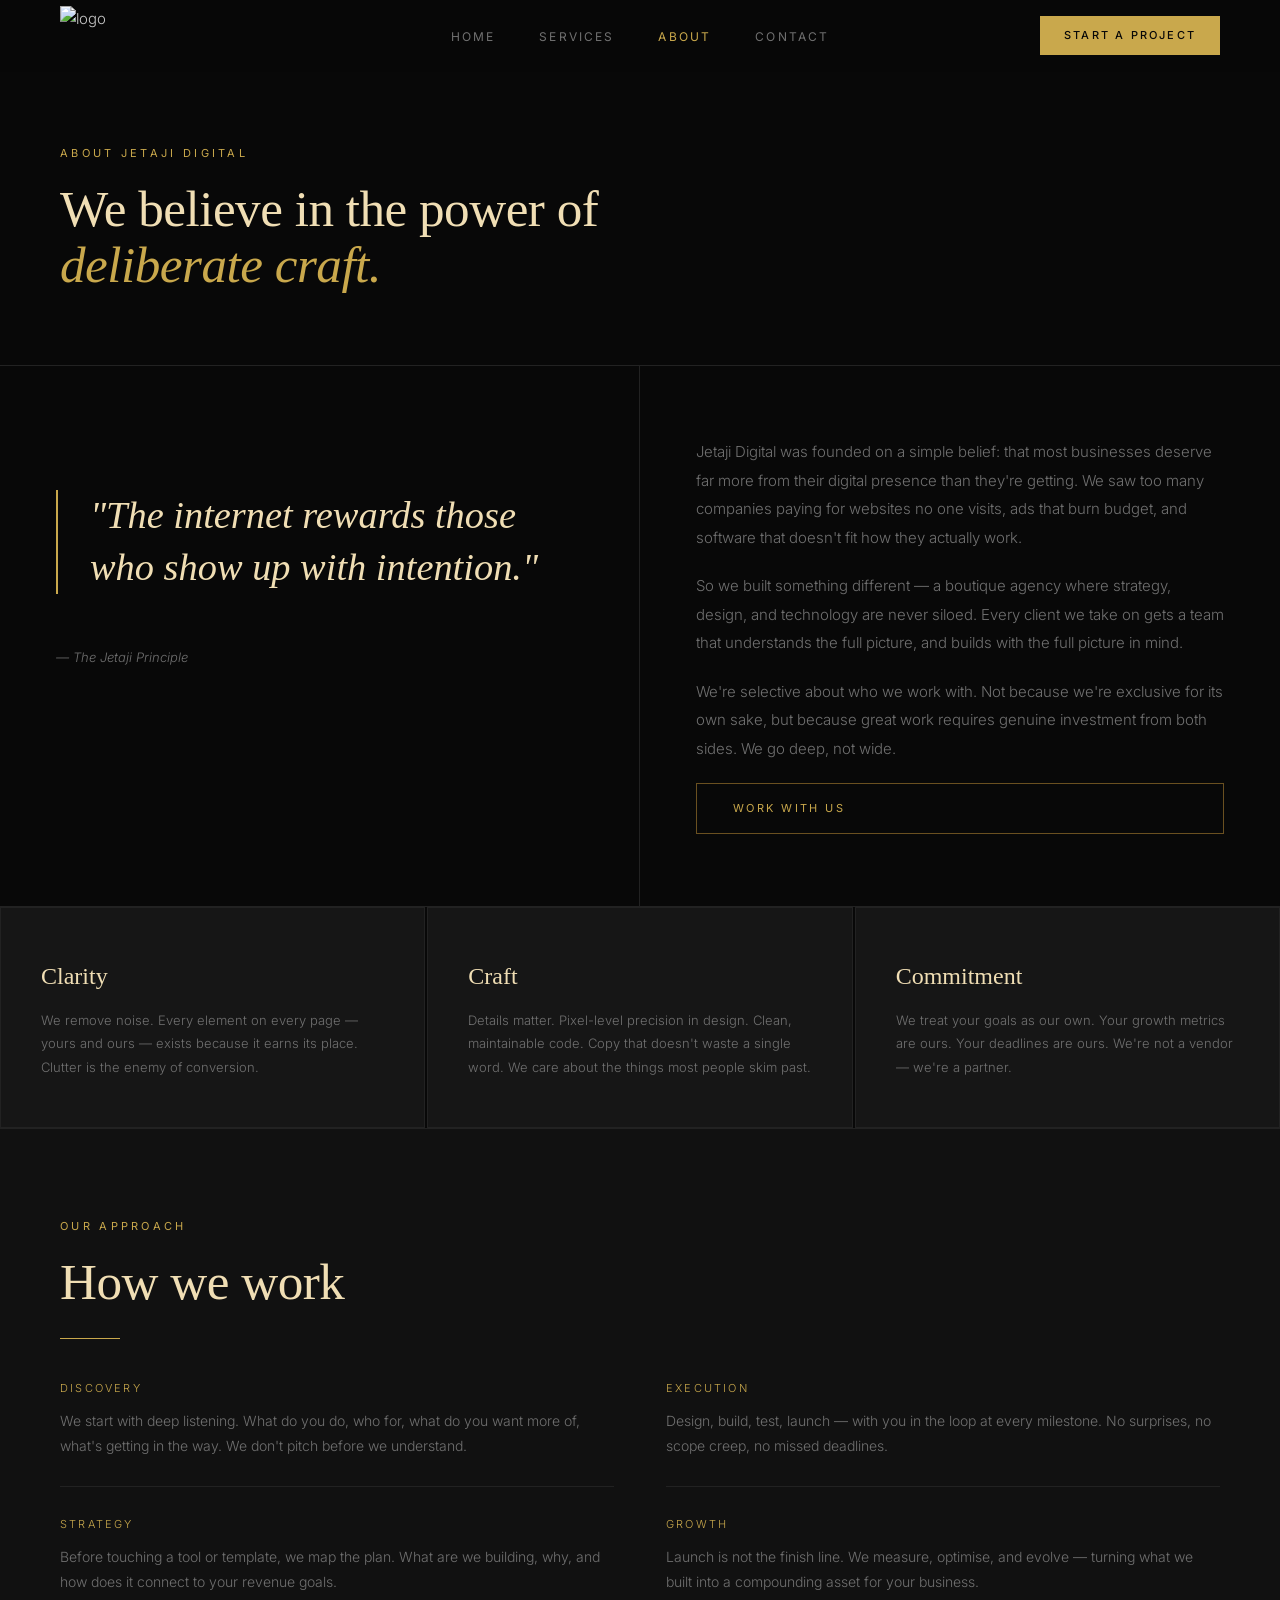
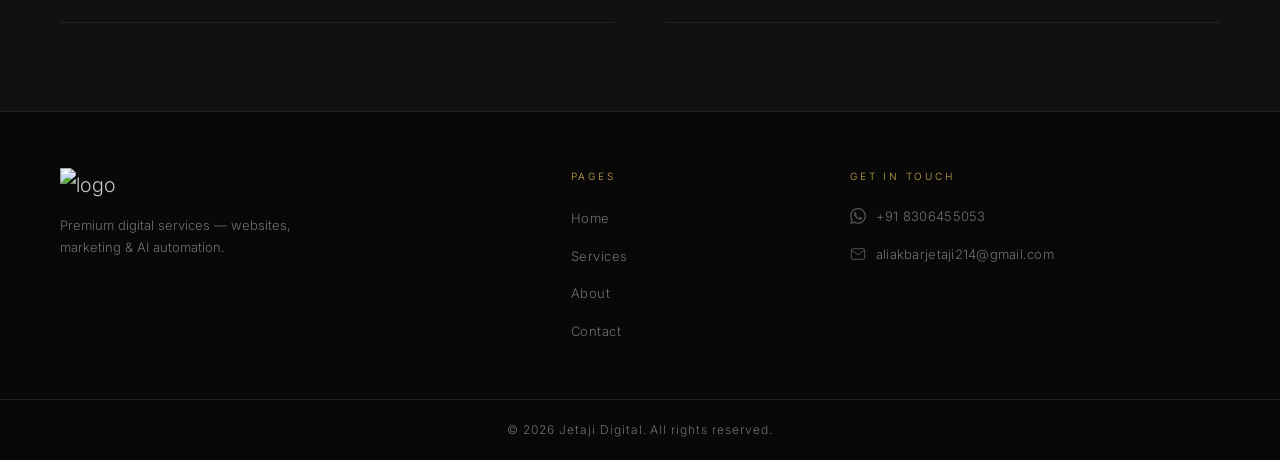
==== about.html @ 52092fe7 "Add files via upload" ====
<!DOCTYPE html>
<html lang="en">
<head>
  <meta charset="UTF-8" />
  <meta name="viewport" content="width=device-width, initial-scale=1.0"/>

  <!-- ═══ SEO META ═══ -->
  <title>About Us | Jetaji Digital — Premium Digital Agency</title>
  <meta name="description" content="Learn about Jetaji Digital — a boutique agency built on clarity, craft, and commitment. We believe deliberate, intentional digital work outperforms volume every time."/>
  <meta name="keywords" content="about Jetaji Digital, digital agency values, boutique web agency, digital agency approach"/>
  <meta name="robots" content="index, follow"/>
  <link rel="canonical" href="https://jetajidigital.com/about.html"/>

  <!-- ═══ OPEN GRAPH / SOCIAL SHARING ═══ -->
  <meta property="og:type" content="website"/>
  <meta property="og:title" content="About Us | Jetaji Digital"/>
  <meta property="og:description" content="A boutique agency built on clarity, craft, and commitment — deliberate digital work over volume."/>
  <meta property="og:url" content="https://jetajidigital.com/about.html"/>
  <meta property="og:site_name" content="Jetaji Digital"/>
  <meta name="twitter:card" content="summary"/>
  <meta name="twitter:title" content="About Us | Jetaji Digital"/>
  <meta name="twitter:description" content="A boutique agency built on clarity, craft, and commitment — deliberate digital work over volume."/>

  <link rel="preconnect" href="https://fonts.googleapis.com"/>
  <link rel="shortcut icon" href="Assets/JD-favicon.png" type="image/x-icon">
  <link rel="preconnect" href="https://fonts.gstatic.com" crossorigin/>
  <link href="https://fonts.googleapis.com/css2?family=Cormorant+Garant:ital,wght@0,300;0,400;0,500;0,600;1,300;1,400&family=Inter:wght@300;400;500&display=swap" rel="stylesheet"/>
  <link rel="stylesheet" href="style.css"/>

  <!-- ═══ STRUCTURED DATA (Schema.org) ═══ -->
  <script type="application/ld+json">
  {
    "@context": "https://schema.org",
    "@type": "AboutPage",
    "url": "https://jetajidigital.com/about.html",
    "mainEntity": {
      "@type": "ProfessionalService",
      "name": "Jetaji Digital"
    }
  }
  </script>
</head>
<body>

<nav id="main-nav">
  <img src="Assets/JD.jpeg" alt="logo" class="logo">

  <!-- Desktop & Tablet: centred nav links -->
  <ul class="nav-links" id="desktop-links">
    <li><a href="index.html" >Home</a></li>
    <li><a href="services.html" >Services</a></li>
    <li><a href="about.html" class="active">About</a></li>
    <li><a href="contact.html" >Contact</a></li>
  </ul>

  <!-- Desktop & Tablet: right CTA -->
  <a href="contact.html" class="nav-cta desktop-cta">Start a Project</a>

  <!-- Mobile only: compact CTA + hamburger (shown via CSS media query) -->
  <a href="contact.html" class="nav-cta mobile-cta">Start a Project</a>
  <button class="hamburger" id="hamburger-btn" aria-label="Toggle navigation menu" aria-expanded="false">
    <span></span>
    <span></span>
    <span></span>
  </button>
</nav>

<!-- Mobile slide-down drawer (hidden on desktop/tablet via CSS) -->
<div class="mobile-menu" id="mobile-menu" aria-hidden="true">
  <ul>
    <li><a href="index.html" >Home</a></li>
    <li><a href="services.html" >Services</a></li>
    <li><a href="about.html" class="active">About</a></li>
    <li><a href="contact.html" >Contact</a></li>
  </ul>
</div>

<!-- ═══════════════════════════════════════════
     ABOUT PAGE
════════════════════════════════════════════════ -->
<main>

  <div class="about-hero">
    <p class="section-label reveal">About Jetaji Digital</p>
    <h1 class="section-title reveal">We believe in the power of<br><em>deliberate craft.</em></h1>
  </div>

  <div class="about-split">
    <div class="about-left reveal">
      <div class="big-quote">"The internet rewards those who show up with intention."</div>
      <p class="quote-attr">— The Jetaji Principle</p>
    </div>
    <div class="about-right reveal">
      <p>Jetaji Digital was founded on a simple belief: that most businesses deserve far more from their digital presence than they're getting. We saw too many companies paying for websites no one visits, ads that burn budget, and software that doesn't fit how they actually work.</p>
      <p>So we built something different — a boutique agency where strategy, design, and technology are never siloed. Every client we take on gets a team that understands the full picture, and builds with the full picture in mind.</p>
      <p>We're selective about who we work with. Not because we're exclusive for its own sake, but because great work requires genuine investment from both sides. We go deep, not wide.</p>
      <a class="btn-ghost" href="contact.html">Work With Us</a>
    </div>
  </div>

  <section class="values-section">
    <div class="values-grid">
      <div class="value-card reveal">
        <h3>Clarity</h3>
        <p>We remove noise. Every element on every page — yours and ours — exists because it earns its place. Clutter is the enemy of conversion.</p>
      </div>
      <div class="value-card reveal">
        <h3>Craft</h3>
        <p>Details matter. Pixel-level precision in design. Clean, maintainable code. Copy that doesn't waste a single word. We care about the things most people skim past.</p>
      </div>
      <div class="value-card reveal">
        <h3>Commitment</h3>
        <p>We treat your goals as our own. Your growth metrics are ours. Your deadlines are ours. We're not a vendor — we're a partner.</p>
      </div>
    </div>
  </section>

  <section class="approach-section">
    <p class="section-label reveal">Our Approach</p>
    <h2 class="section-title reveal">How we work</h2>
    <div class="divider reveal"></div>
    <div class="approach-grid reveal">
      <div>
        <div class="approach-item">
          <p class="approach-label">Discovery</p>
          <p class="approach-text">We start with deep listening. What do you do, who for, what do you want more of, what's getting in the way. We don't pitch before we understand.</p>
        </div>
        <div class="approach-item">
          <p class="approach-label">Strategy</p>
          <p class="approach-text">Before touching a tool or template, we map the plan. What are we building, why, and how does it connect to your revenue goals.</p>
        </div>
      </div>
      <div>
        <div class="approach-item">
          <p class="approach-label">Execution</p>
          <p class="approach-text">Design, build, test, launch — with you in the loop at every milestone. No surprises, no scope creep, no missed deadlines.</p>
        </div>
        <div class="approach-item">
          <p class="approach-label">Growth</p>
          <p class="approach-text">Launch is not the finish line. We measure, optimise, and evolve — turning what we built into a compounding asset for your business.</p>
        </div>
      </div>
    </div>
  </section>

</main>

  <footer>
    <div class="footer-top">
      <div class="footer-brand">
        <img src="Assets/JD.jpeg" alt="logo" class="logo">
        <p class="footer-tagline">Premium digital services — websites, marketing & AI automation.</p>
      </div>
      <div class="footer-nav">
        <p class="footer-col-label">Pages</p>
        <ul class="footer-links">
          <li><a href="index.html">Home</a></li>
          <li><a href="services.html">Services</a></li>
          <li><a href="about.html">About</a></li>
          <li><a href="contact.html">Contact</a></li>
        </ul>
      </div>
      <div class="footer-contact">
        <p class="footer-col-label">Get in Touch</p>
        <ul class="footer-contact-list">
          <li>
            <a href="https://wa.me/918306455053" target="_blank" rel="noopener noreferrer" class="footer-contact-link">
              <svg width="16" height="16" viewBox="0 0 24 24" fill="currentColor"><path d="M17.472 14.382c-.297-.149-1.758-.867-2.03-.967-.273-.099-.471-.148-.67.15-.197.297-.767.966-.94 1.164-.173.199-.347.223-.644.075-.297-.15-1.255-.463-2.39-1.475-.883-.788-1.48-1.761-1.653-2.059-.173-.297-.018-.458.13-.606.134-.133.298-.347.446-.52.149-.174.198-.298.298-.497.099-.198.05-.371-.025-.52-.075-.149-.669-1.612-.916-2.207-.242-.579-.487-.5-.669-.51-.173-.008-.371-.01-.57-.01-.198 0-.52.074-.792.372-.272.297-1.04 1.016-1.04 2.479 0 1.462 1.065 2.875 1.213 3.074.149.198 2.096 3.2 5.077 4.487.709.306 1.262.489 1.694.625.712.227 1.36.195 1.871.118.571-.085 1.758-.719 2.006-1.413.248-.694.248-1.289.173-1.413-.074-.124-.272-.198-.57-.347m-5.421 7.403h-.004a9.87 9.87 0 01-5.031-1.378l-.361-.214-3.741.982.998-3.648-.235-.374a9.86 9.86 0 01-1.51-5.26c.001-5.45 4.436-9.884 9.888-9.884 2.64 0 5.122 1.03 6.988 2.898a9.825 9.825 0 012.893 6.994c-.003 5.45-4.437 9.884-9.885 9.884m8.413-18.297A11.815 11.815 0 0012.05 0C5.495 0 .16 5.335.157 11.892c0 2.096.547 4.142 1.588 5.945L.057 24l6.305-1.654a11.882 11.882 0 005.683 1.448h.005c6.554 0 11.89-5.335 11.893-11.893a11.821 11.821 0 00-3.48-8.413z"/></svg>
              +91 8306455053
            </a>
          </li>
          <li>
            <a href="mailto:aliakbarjetaji214@gmail.com" class="footer-contact-link">
              <svg width="16" height="16" viewBox="0 0 24 24" fill="none" stroke="currentColor" stroke-width="1.5"><path d="M4 4h16c1.1 0 2 .9 2 2v12c0 1.1-.9 2-2 2H4c-1.1 0-2-.9-2-2V6c0-1.1.9-2 2-2z"/><polyline points="22,6 12,13 2,6"/></svg>
              aliakbarjetaji214@gmail.com
            </a>
          </li>
        </ul>
      </div>
    </div>
    <div class="footer-bottom">
      <p class="footer-copy">© 2026 Jetaji Digital. All rights reserved.</p>
    </div>
  </footer>

<script src="script.js"></script>
</body>
</html>
---- style.css ----
/* ═══════════════════════════════════════════════════════
   JETAJI DIGITAL — style.css
   Breakpoints:
     Desktop  : > 1024px  — full nav: logo | centred links | CTA
     Tablet   : 769–1024px — full nav (same, slightly tighter)
     Mobile   : ≤ 768px   — hamburger nav: logo | compact CTA | ☰
     Small    : ≤ 480px   — single-column, stacked buttons
     Tiny     : ≤ 360px   — micro adjustments
═══════════════════════════════════════════════════════ */

/* ─── RESET ─── */
*, *::before, *::after { box-sizing: border-box; margin: 0; padding: 0; }

/* ─── DESIGN TOKENS ─── */
:root {
  --black:      #080808;
  --charcoal:   #111111;
  --card:       #161616;
  --border:     #222222;
  --gold:       #C9A84C;
  --gold-light: #E2C77A;
  --gold-dark:  #8A6B28;
  --gold-muted: #6A5020;
  --cream:      #F0DEB4;
  --text:       #C8C8C8;
  --text-dim:   #707070;
  --nav-h:      72px;
}

html { scroll-behavior: smooth; }

body {
  background: var(--black);
  color: var(--text);
  font-family: 'Inter', sans-serif;
  font-weight: 300;
  font-size: 15px;
  line-height: 1.7;
  overflow-x: hidden;
}

/* ═══════════════════════════════════════════════════════
   NAVIGATION
═══════════════════════════════════════════════════════ */
nav {
  position: fixed;
  top: 0; left: 0; right: 0;
  z-index: 200;
  height: var(--nav-h);
  display: flex;
  align-items: center;
  justify-content: space-between;
  padding: 0 60px;
  background: rgba(8, 8, 8, 0.96);
  backdrop-filter: blur(16px);
  -webkit-backdrop-filter: blur(16px);
  border-bottom: 1px solid transparent;
  transition: border-color 0.4s;
}
nav.scrolled { border-bottom-color: var(--border); }

/* Logo */
.logo{
  height: 60px;
}

/* ── Desktop & Tablet: centred nav links ── */
.nav-links {
  display: flex;               /* shown on desktop + tablet */
  gap: 44px;
  list-style: none;
  position: absolute;
  left: 50%;
  transform: translateX(-50%);
}
.nav-links a {
  font-size: 12px;
  font-weight: 400;
  letter-spacing: 0.18em;
  text-transform: uppercase;
  color: var(--text-dim);
  text-decoration: none;
  transition: color 0.3s;
  cursor: pointer;
  white-space: nowrap;
}
.nav-links a:hover,
.nav-links a.active { color: var(--gold); }

/* ── Desktop & Tablet: right CTA ── */
.desktop-cta {
  display: inline-block;       /* shown on desktop + tablet */
  font-size: 11px;
  font-weight: 500;
  letter-spacing: 0.2em;
  text-transform: uppercase;
  color: var(--black);
  background: var(--gold);
  padding: 10px 24px;
  text-decoration: none;
  transition: background 0.3s;
  cursor: pointer;
  flex-shrink: 0;
  white-space: nowrap;
}
.desktop-cta:hover { background: var(--gold-light); }

/* ── Mobile-only CTA (compact, sits left of hamburger) ── */
.mobile-cta {
  display: none;               /* hidden on desktop & tablet; shown in ≤768px query */
  font-size: 10px;
  font-weight: 500;
  letter-spacing: 0.15em;
  text-transform: uppercase;
  color: var(--black);
  background: var(--gold);
  padding: 8px 14px;
  text-decoration: none;
  transition: background 0.3s;
  cursor: pointer;
  flex-shrink: 0;
  white-space: nowrap;
}
.mobile-cta:hover { background: var(--gold-light); }

/* ── Hamburger — ONLY on mobile (≤768px) ── */
.hamburger {
  display: none;               /* hidden on desktop & tablet; shown in ≤768px query */
  flex-direction: column;
  justify-content: center;
  align-items: center;
  gap: 5px;
  width: 40px;
  height: 40px;
  background: none;
  border: none;
  cursor: pointer;
  z-index: 201;
  flex-shrink: 0;
  padding: 4px;
}
.hamburger span {
  display: block;
  width: 24px;
  height: 1.5px;
  background: var(--gold);
  transition: transform 0.35s, opacity 0.35s, width 0.35s;
  transform-origin: center;
}
/* Animated ✕ */
.hamburger.open span:nth-child(1) { transform: translateY(6.5px) rotate(45deg); }
.hamburger.open span:nth-child(2) { opacity: 0; width: 0; }
.hamburger.open span:nth-child(3) { transform: translateY(-6.5px) rotate(-45deg); }

/* ── Mobile slide-down drawer ── */
.mobile-menu {
  display: none;               /* hidden on desktop & tablet; shown in ≤768px query */
  position: fixed;
  top: var(--nav-h);
  left: 0; right: 0;
  background: rgba(8, 8, 8, 0.98);
  backdrop-filter: blur(16px);
  -webkit-backdrop-filter: blur(16px);
  border-bottom: 1px solid var(--border);
  z-index: 199;
  max-height: 0;
  overflow: hidden;
  transition: max-height 0.4s cubic-bezier(0.4, 0, 0.2, 1);
}
.mobile-menu.open { max-height: 400px; }

.mobile-menu ul { list-style: none; display: flex; flex-direction: column; }
.mobile-menu ul li a {
  display: block;
  padding: 18px 28px;
  font-size: 13px;
  font-weight: 400;
  letter-spacing: 0.22em;
  text-transform: uppercase;
  color: var(--text-dim);
  text-decoration: none;
  border-bottom: 1px solid var(--border);
  transition: color 0.2s, background 0.2s;
  cursor: pointer;
}
.mobile-menu ul li:last-child a { border-bottom: none; }
.mobile-menu ul li a:hover,
.mobile-menu ul li a.active { color: var(--gold); background: rgba(201, 168, 76, 0.05); }

/* ═══════════════════════════════════════════════════════
   PAGES
═══════════════════════════════════════════════════════ */
main { display: block; padding-top: var(--nav-h); min-height: 100vh; }

/* ═══════════════════════════════════════════════════════
   HERO
═══════════════════════════════════════════════════════ */
.hero {
  min-height: calc(100vh - var(--nav-h));
  display: flex;
  flex-direction: column;
  justify-content: center;
  padding: 72px 60px 60px;
  position: relative;
  overflow: hidden;
}

.hero-eyebrow {
  font-size: 11px;
  font-weight: 400;
  letter-spacing: 0.3em;
  text-transform: uppercase;
  color: var(--gold);
  margin-bottom: 28px;
  opacity: 0;
  animation: fadeUp 0.8s 0.2s forwards;
}

.hero-title {
  font-family: 'Cormorant Garant', serif;
  font-size: clamp(48px, 7vw, 110px);
  font-weight: 300;
  line-height: 1.0;
  color: var(--cream);
  letter-spacing: -0.02em;
  max-width: 820px;
  opacity: 0;
  animation: fadeUp 0.9s 0.4s forwards;
}
.hero-title em { font-style: italic; color: var(--gold); }

.signature-line {
  width: 0;
  height: 1px;
  background: linear-gradient(90deg, var(--gold), var(--gold-dark));
  margin: 44px 0;
  animation: drawLine 1.2s 0.9s forwards;
}
@keyframes drawLine { to { width: min(480px, 72vw); } }

.hero-body {
  max-width: 520px;
  font-size: 16px;
  font-weight: 300;
  line-height: 1.8;
  color: var(--text-dim);
  opacity: 0;
  animation: fadeUp 0.8s 1.2s forwards;
}

.hero-actions {
  display: flex;
  gap: 16px;
  align-items: center;
  flex-wrap: wrap;
  margin-top: 44px;
  opacity: 0;
  animation: fadeUp 0.8s 1.4s forwards;
}



.hero-bg-text {
  position: absolute;
  right: -10px;
  top: 50%;
  transform: translateY(-50%);
  font-family: 'Cormorant Garant', serif;
  font-size: clamp(100px, 18vw, 260px);
  font-weight: 600;
  color: rgba(201, 168, 76, 0.04);
  letter-spacing: -0.04em;
  pointer-events: none;
  user-select: none;
  white-space: nowrap;
}

/* ═══════════════════════════════════════════════════════
   BUTTONS
═══════════════════════════════════════════════════════ */
.btn-primary {
  display: inline-flex;
  align-items: center;
  gap: 10px;
  font-size: 11px;
  font-weight: 500;
  letter-spacing: 0.22em;
  text-transform: uppercase;
  color: var(--black);
  background: var(--gold);
  padding: 15px 36px;
  border: none;
  cursor: pointer;
  transition: background 0.3s;
  text-decoration: none;
  white-space: nowrap;
}
.btn-primary:hover { background: var(--gold-light); }

.btn-ghost {
  display: inline-block;
  font-size: 11px;
  font-weight: 400;
  letter-spacing: 0.22em;
  text-transform: uppercase;
  color: var(--gold);
  background: transparent;
  border: 1px solid var(--gold-muted);
  padding: 15px 36px;
  cursor: pointer;
  transition: border-color 0.3s, color 0.3s;
  text-decoration: none;
  white-space: nowrap;
}
.btn-ghost:hover { border-color: var(--gold); color: var(--gold-light); }

/* ═══════════════════════════════════════════════════════
   SHARED
═══════════════════════════════════════════════════════ */
section { padding: 88px 60px; }

.section-label {
  font-size: 11px;
  font-weight: 400;
  letter-spacing: 0.3em;
  text-transform: uppercase;
  color: var(--gold);
  margin-bottom: 18px;
}
.section-title {
  font-family: 'Cormorant Garant', serif;
  font-size: clamp(34px, 4vw, 62px);
  font-weight: 300;
  color: var(--cream);
  line-height: 1.1;
  letter-spacing: -0.01em;
}
.section-title em { font-style: italic; color: var(--gold); }

.divider { width: 60px; height: 1px; background: var(--gold); margin: 28px 0; }

/* ═══════════════════════════════════════════════════════
   HOME — SERVICES PREVIEW STRIP
═══════════════════════════════════════════════════════ */
.services-preview {
  padding: 0;
  background: var(--charcoal);
  border-top: 1px solid var(--border);
  border-bottom: 1px solid var(--border);
}
.services-preview-inner {
  display: grid;
  grid-template-columns: repeat(3, 1fr);
}
.service-preview-item {
  display: block;
  padding: 56px 44px;
  border-right: 1px solid var(--border);
  transition: background 0.3s;
  cursor: pointer;
  text-decoration: none;
  color: inherit;
}
.service-preview-item:last-child { border-right: none; }
.service-preview-item:hover { background: rgba(201, 168, 76, 0.04); }

.service-num {
  font-family: 'Cormorant Garant', serif;
  font-size: 13px;
  color: var(--gold-muted);
  letter-spacing: 0.2em;
  margin-bottom: 28px;
}
.service-preview-item h3 {
  font-family: 'Cormorant Garant', serif;
  font-size: 26px;
  font-weight: 400;
  color: var(--cream);
  margin-bottom: 14px;
}
.service-preview-item p { font-size: 13px; color: var(--text-dim); line-height: 1.8; }

.service-arrow {
  display: inline-block;
  margin-top: 24px;
  font-size: 11px;
  letter-spacing: 0.2em;
  text-transform: uppercase;
  color: var(--gold);
  opacity: 0;
  transition: opacity 0.3s;
}
.service-preview-item:hover .service-arrow { opacity: 1; }

/* ═══════════════════════════════════════════════════════
   HOME — WHY GRID
═══════════════════════════════════════════════════════ */
.why-section { padding: 88px 60px; }
.why-grid {
  display: grid;
  grid-template-columns: 1fr 1fr;
  gap: 2px;
  margin-top: 52px;
}
.why-card {
  background: var(--card);
  padding: 48px 44px;
  border: 1px solid var(--border);
  transition: border-color 0.3s;
}
.why-card:hover { border-color: var(--gold-muted); }
.why-card-icon { width: 38px; height: 38px; margin-bottom: 24px; opacity: 0.8; }
.why-card h3 {
  font-family: 'Cormorant Garant', serif;
  font-size: 24px;
  font-weight: 400;
  color: var(--cream);
  margin-bottom: 14px;
}
.why-card p { font-size: 14px; color: var(--text-dim); line-height: 1.8; }

/* ═══════════════════════════════════════════════════════
   CTA BAND
═══════════════════════════════════════════════════════ */
.cta-band {
  padding: 88px 60px;
  background: var(--charcoal);
  border-top: 1px solid var(--border);
  border-bottom: 1px solid var(--border);
  text-align: center;
  display: flex;
  flex-direction: column;
  align-items: center;
  gap: 36px;
}
.cta-band .section-title { max-width: 620px; }

/* ═══════════════════════════════════════════════════════
   SERVICES PAGE
═══════════════════════════════════════════════════════ */
.services-hero { padding: 72px 60px 56px; border-bottom: 1px solid var(--border); }
.services-intro { max-width: 520px; color: var(--text-dim); font-size: 16px; line-height: 1.8; }

.service-full {
  display: grid;
  grid-template-columns: 1fr 1fr;
  border-bottom: 1px solid var(--border);
}
.service-full.reverse { direction: rtl; }
.service-full.reverse > * { direction: ltr; }

.service-content {
  padding: 72px 56px;
  background: var(--charcoal);
  display: flex;
  flex-direction: column;
  gap: 0;
}
.service-content .section-title { margin-top: 20px; }
.service-desc { color: var(--text-dim); font-size: 15px; line-height: 1.9; margin-bottom: 28px; }
.service-tags { margin-bottom: 28px; }

.service-visual {
  padding: 72px 56px;
  background: var(--card);
  display: flex;
  flex-direction: column;
  justify-content: center;
}
.service-visual-inner {
  border: 1px solid var(--border);
  padding: 44px;
  display: flex;
  flex-direction: column;
  gap: 0;
  min-height: 300px;
}
.service-visual-inner .service-num { margin-bottom: 0; }

.feature-list { list-style: none; margin-top: 28px; }
.feature-list li {
  display: flex;
  gap: 14px;
  align-items: flex-start;
  padding: 13px 0;
  border-bottom: 1px solid var(--border);
  font-size: 13px;
  color: var(--text-dim);
}
.feature-list li::before { content: '—'; color: var(--gold); flex-shrink: 0; }

.service-tag {
  display: inline-block;
  font-size: 10px;
  letter-spacing: 0.2em;
  text-transform: uppercase;
  color: var(--gold-dark);
  border: 1px solid var(--gold-muted);
  padding: 5px 12px;
  margin-right: 6px;
  margin-bottom: 6px;
}

/* ═══════════════════════════════════════════════════════
   ABOUT PAGE
═══════════════════════════════════════════════════════ */
.about-hero { padding: 72px 60px 0; }

.about-split {
  display: grid;
  grid-template-columns: 1fr 1fr;
  margin-top: 72px;
  border-top: 1px solid var(--border);
}
.about-left { padding: 72px 56px; border-right: 1px solid var(--border); }
.about-right {
  padding: 72px 56px;
  display: flex;
  flex-direction: column;
  gap: 20px;
}
.about-right p { font-size: 15px; color: var(--text-dim); line-height: 1.9; }

.big-quote {
  font-family: 'Cormorant Garant', serif;
  font-size: clamp(24px, 3vw, 42px);
  font-weight: 300;
  font-style: italic;
  color: var(--cream);
  line-height: 1.35;
  border-left: 2px solid var(--gold);
  padding-left: 32px;
  margin: 52px 0;
}
.quote-attr { font-size: 13px; color: var(--text-dim); font-style: italic; }

.values-section { padding: 0; }
.values-grid {
  display: grid;
  grid-template-columns: repeat(3, 1fr);
  gap: 2px;
  border-top: 1px solid var(--border);
}
.value-card {
  padding: 48px 40px;
  background: var(--card);
  border: 1px solid var(--border);
}
.value-card h3 {
  font-family: 'Cormorant Garant', serif;
  font-size: 24px;
  font-weight: 400;
  color: var(--cream);
  margin-bottom: 12px;
}
.value-card p { font-size: 13px; color: var(--text-dim); line-height: 1.8; }

.approach-section {
  padding: 88px 60px;
  background: var(--charcoal);
  border-top: 1px solid var(--border);
}
.approach-grid {
  display: grid;
  grid-template-columns: 1fr 1fr;
  gap: 52px;
  margin-top: 40px;
}
.approach-item {
  padding-bottom: 28px;
  border-bottom: 1px solid var(--border);
  margin-bottom: 28px;
}
.approach-item:last-child { margin-bottom: 0; }
.approach-label {
  font-size: 11px;
  letter-spacing: 0.2em;
  text-transform: uppercase;
  color: var(--gold);
  margin-bottom: 10px;
}
.approach-text { color: var(--text-dim); font-size: 14px; line-height: 1.8; }

/* ═══════════════════════════════════════════════════════
   CONTACT PAGE
═══════════════════════════════════════════════════════ */
.contact-split {
  display: grid;
  grid-template-columns: 1fr 1fr;
  min-height: calc(100vh - var(--nav-h));
}
.contact-left {
  padding: 72px 56px;
  border-right: 1px solid var(--border);
  background: var(--charcoal);
  display: flex;
  flex-direction: column;
  justify-content: space-between;
  gap: 48px;
}
.contact-right { padding: 72px 56px; }

.contact-intro {
  color: var(--text-dim);
  font-size: 15px;
  line-height: 1.9;
  max-width: 380px;
  margin-top: 4px;
}

.contact-info { margin-top: 48px; }
.contact-info-item { padding: 22px 0; border-bottom: 1px solid var(--border); }
.contact-info-item:first-child { border-top: 1px solid var(--border); }
.contact-info-label {
  font-size: 10px;
  letter-spacing: 0.25em;
  text-transform: uppercase;
  color: var(--gold);
  margin-bottom: 6px;
}
.contact-info-value { font-size: 15px; color: var(--cream); }

/* Form */
.form-group { margin-bottom: 22px; }
.form-label {
  display: block;
  font-size: 10px;
  letter-spacing: 0.22em;
  text-transform: uppercase;
  color: var(--text-dim);
  margin-bottom: 9px;
}
.form-input,
.form-textarea,
.form-select {
  width: 100%;
  background: var(--card);
  border: 1px solid var(--border);
  border-radius: 0;
  padding: 13px 16px;
  font-family: 'Inter', sans-serif;
  font-size: 14px;
  font-weight: 300;
  color: var(--cream);
  outline: none;
  transition: border-color 0.3s;
  -webkit-appearance: none;
  appearance: none;
}
.form-input:focus,
.form-textarea:focus,
.form-select:focus { border-color: var(--gold-muted); }
.form-textarea { resize: vertical; min-height: 110px; }
.form-select option { background: var(--card); color: var(--cream); }
.form-row { display: grid; grid-template-columns: 1fr 1fr; gap: 16px; }

.form-submit {
  width: 100%;
  padding: 17px 24px;
  background: var(--gold);
  border: none;
  color: var(--black);
  font-family: 'Inter', sans-serif;
  font-size: 11px;
  font-weight: 500;
  letter-spacing: 0.25em;
  text-transform: uppercase;
  cursor: pointer;
  transition: background 0.3s, transform 0.15s;
  margin-top: 8px;
}
.form-submit:hover { background: var(--gold-light); }
.form-submit:active { transform: scale(0.98); }

/* Success state */
.form-success-panel {
  text-align: center;
  padding: 72px 32px;
}
.success-icon {
  width: 52px;
  height: 52px;
  border: 1px solid var(--gold);
  margin: 0 auto 28px;
  display: flex;
  align-items: center;
  justify-content: center;
}
.success-title {
  font-family: 'Cormorant Garant', serif;
  font-size: 30px;
  font-weight: 300;
  color: var(--cream);
  margin-bottom: 14px;
}
.success-body {
  color: var(--text-dim);
  font-size: 15px;
  line-height: 1.8;
  margin-bottom: 36px;
}

/* ═══════════════════════════════════════════════════════
   FOOTER
═══════════════════════════════════════════════════════ */
footer {
  border-top: 1px solid var(--border);
}

.footer-top {
  display: grid;
  grid-template-columns: 2fr 1fr 1.6fr;
  gap: 48px;
  padding: 56px 60px;
  border-bottom: 1px solid var(--border);
}

.footer-brand .logo { font-size: 20px; }
.footer-tagline {
  font-size: 13px;
  color: var(--text-dim);
  line-height: 1.7;
  margin-top: 12px;
  max-width: 260px;
}

.footer-col-label {
  font-size: 10px;
  letter-spacing: 0.28em;
  text-transform: uppercase;
  color: var(--gold);
  margin-bottom: 20px;
}

.footer-links {
  list-style: none;
  display: flex;
  flex-direction: column;
  gap: 12px;
}
.footer-links a {
  font-size: 13px;
  color: var(--text-dim);
  text-decoration: none;
  cursor: pointer;
  transition: color 0.3s;
  letter-spacing: 0.04em;
}
.footer-links a:hover { color: var(--gold); }

.footer-contact-list {
  list-style: none;
  display: flex;
  flex-direction: column;
  gap: 16px;
}
.footer-contact-link {
  display: flex;
  align-items: center;
  gap: 10px;
  font-size: 13px;
  color: var(--text-dim);
  text-decoration: none;
  transition: color 0.3s;
  letter-spacing: 0.02em;
  word-break: break-all;
}
.footer-contact-link:hover { color: var(--gold); }
.footer-contact-link svg { flex-shrink: 0; opacity: 0.7; }
.footer-contact-link:hover svg { opacity: 1; }

.footer-bottom {
  padding: 20px 60px;
  display: flex;
  align-items: center;
  justify-content: center;
}
.footer-copy {
  font-size: 12px;
  color: var(--text-dim);
  letter-spacing: 0.08em;
}

/* ═══════════════════════════════════════════════════════
   ANIMATIONS
═══════════════════════════════════════════════════════ */
@keyframes fadeUp {
  from { opacity: 0; transform: translateY(20px); }
  to   { opacity: 1; transform: translateY(0); }
}
.reveal { opacity: 0; transform: translateY(22px); transition: opacity 0.7s, transform 0.7s; }
.reveal.visible { opacity: 1; transform: translateY(0); }

/* ═══════════════════════════════════════════════════════
   RESPONSIVE — TABLET  769px – 1024px
   Full nav (logo | links | CTA) stays intact.
   Only padding and some grid sizing adjusts.
   Hamburger stays hidden.
═══════════════════════════════════════════════════════ */
@media (min-width: 769px) and (max-width: 1024px) {
  nav { padding: 0 36px; }
  .nav-links { gap: 28px; }
  .desktop-cta { padding: 9px 18px; font-size: 10px; }

  section, .why-section, .approach-section { padding: 72px 36px; }
  .hero         { padding: 60px 36px 52px; }
  .services-hero, .about-hero { padding: 60px 36px 44px; }
  .cta-band     { padding: 72px 36px; }

  .service-content, .service-visual { padding: 60px 40px; }
  .service-visual-inner { padding: 36px; }

  .about-left  { padding: 60px 40px; }
  .about-right { padding: 60px 40px; }

  .contact-left, .contact-right { padding: 60px 40px; }

  footer { padding: 0; }
  .footer-top { padding: 44px 36px; gap: 36px; grid-template-columns: 1fr 1fr; }
  .footer-bottom { padding: 18px 36px; }
  .footer-brand { grid-column: 1 / -1; }
}

/* ═══════════════════════════════════════════════════════
   RESPONSIVE — MOBILE  ≤ 768px
   ▸ Desktop links hidden  → hamburger + mobile CTA shown
   ▸ All multi-col grids   → single column
═══════════════════════════════════════════════════════ */
@media (max-width: 768px) {
  :root { --nav-h: 64px; }

  nav { padding: 0 20px; }

  /* Hide desktop nav elements */
  .nav-links   { display: none; }
  .desktop-cta { display: none; }

  /* Show mobile-only nav elements */
  .mobile-cta  { display: inline-block; }
  .hamburger   { display: flex; }
  .mobile-menu { display: block; }

  /* Sections */
  section, .why-section, .approach-section { padding: 52px 20px; }
  .hero         { padding: 44px 20px 40px; min-height: auto; }
  .services-hero, .about-hero { padding: 44px 20px 32px; }
  .cta-band     { padding: 60px 20px; }
  .values-section { padding: 0; }

  /* Hero */
  .hero-body    { font-size: 14px; }
  .signature-line { margin: 32px 0; }

  /* Services preview */
  .services-preview-inner { grid-template-columns: 1fr; }
  .service-preview-item {
    border-right: none;
    border-bottom: 1px solid var(--border);
    padding: 40px 20px;
  }
  .service-preview-item:last-child { border-bottom: none; }

  /* Why grid */
  .why-grid     { grid-template-columns: 1fr; }
  .why-card     { padding: 36px 24px; }

  /* Service full */
  .service-full           { grid-template-columns: 1fr; }
  .service-full.reverse   { direction: ltr; }
  .service-content        { padding: 48px 20px; }
  .service-visual         { padding: 40px 20px; }
  .service-visual-inner   { padding: 24px 20px; min-height: auto; }

  /* About */
  .about-split            { grid-template-columns: 1fr; margin-top: 0; }
  .about-left             { padding: 48px 20px; border-right: none; border-bottom: 1px solid var(--border); }
  .about-right            { padding: 48px 20px; }
  .big-quote              { font-size: clamp(20px, 5vw, 28px); padding-left: 20px; margin: 32px 0; }

  /* Values */
  .values-grid            { grid-template-columns: 1fr; }
  .value-card             { padding: 36px 20px; }

  /* Approach */
  .approach-grid          { grid-template-columns: 1fr; gap: 0; }

  /* Contact */
  .contact-split          { grid-template-columns: 1fr; min-height: auto; }
  .contact-left           {
    padding: 48px 20px;
    border-right: none;
    border-bottom: 1px solid var(--border);
    justify-content: flex-start;
  }
  .contact-right          { padding: 48px 20px; }
  .contact-info           { margin-top: 36px; }
  .form-row               { grid-template-columns: 1fr; }

  /* Footer */
  footer { padding: 0; }
  .footer-top {
    grid-template-columns: 1fr;
    padding: 40px 20px;
    gap: 32px;
  }
  .footer-brand { grid-column: auto; }
  .footer-bottom { padding: 16px 20px; }
}

/* ═══════════════════════════════════════════════════════
   RESPONSIVE — SMALL MOBILE  ≤ 480px
═══════════════════════════════════════════════════════ */
@media (max-width: 480px) {
  .hero-actions { flex-direction: column; align-items: stretch; gap: 12px; }
  .btn-primary, .btn-ghost { width: 100%; text-align: center; justify-content: center; padding: 15px 20px; }
}

/* ═══════════════════════════════════════════════════════
   RESPONSIVE — TINY  ≤ 360px
═══════════════════════════════════════════════════════ */
@media (max-width: 360px) {
  .mobile-cta { display: none; }
  nav { padding: 0 16px; }
  section, .why-section, .approach-section { padding: 40px 16px; }
  .hero { padding: 36px 16px 36px; }
  .footer-top { padding: 32px 16px; }
  .footer-bottom { padding: 14px 16px; }
}
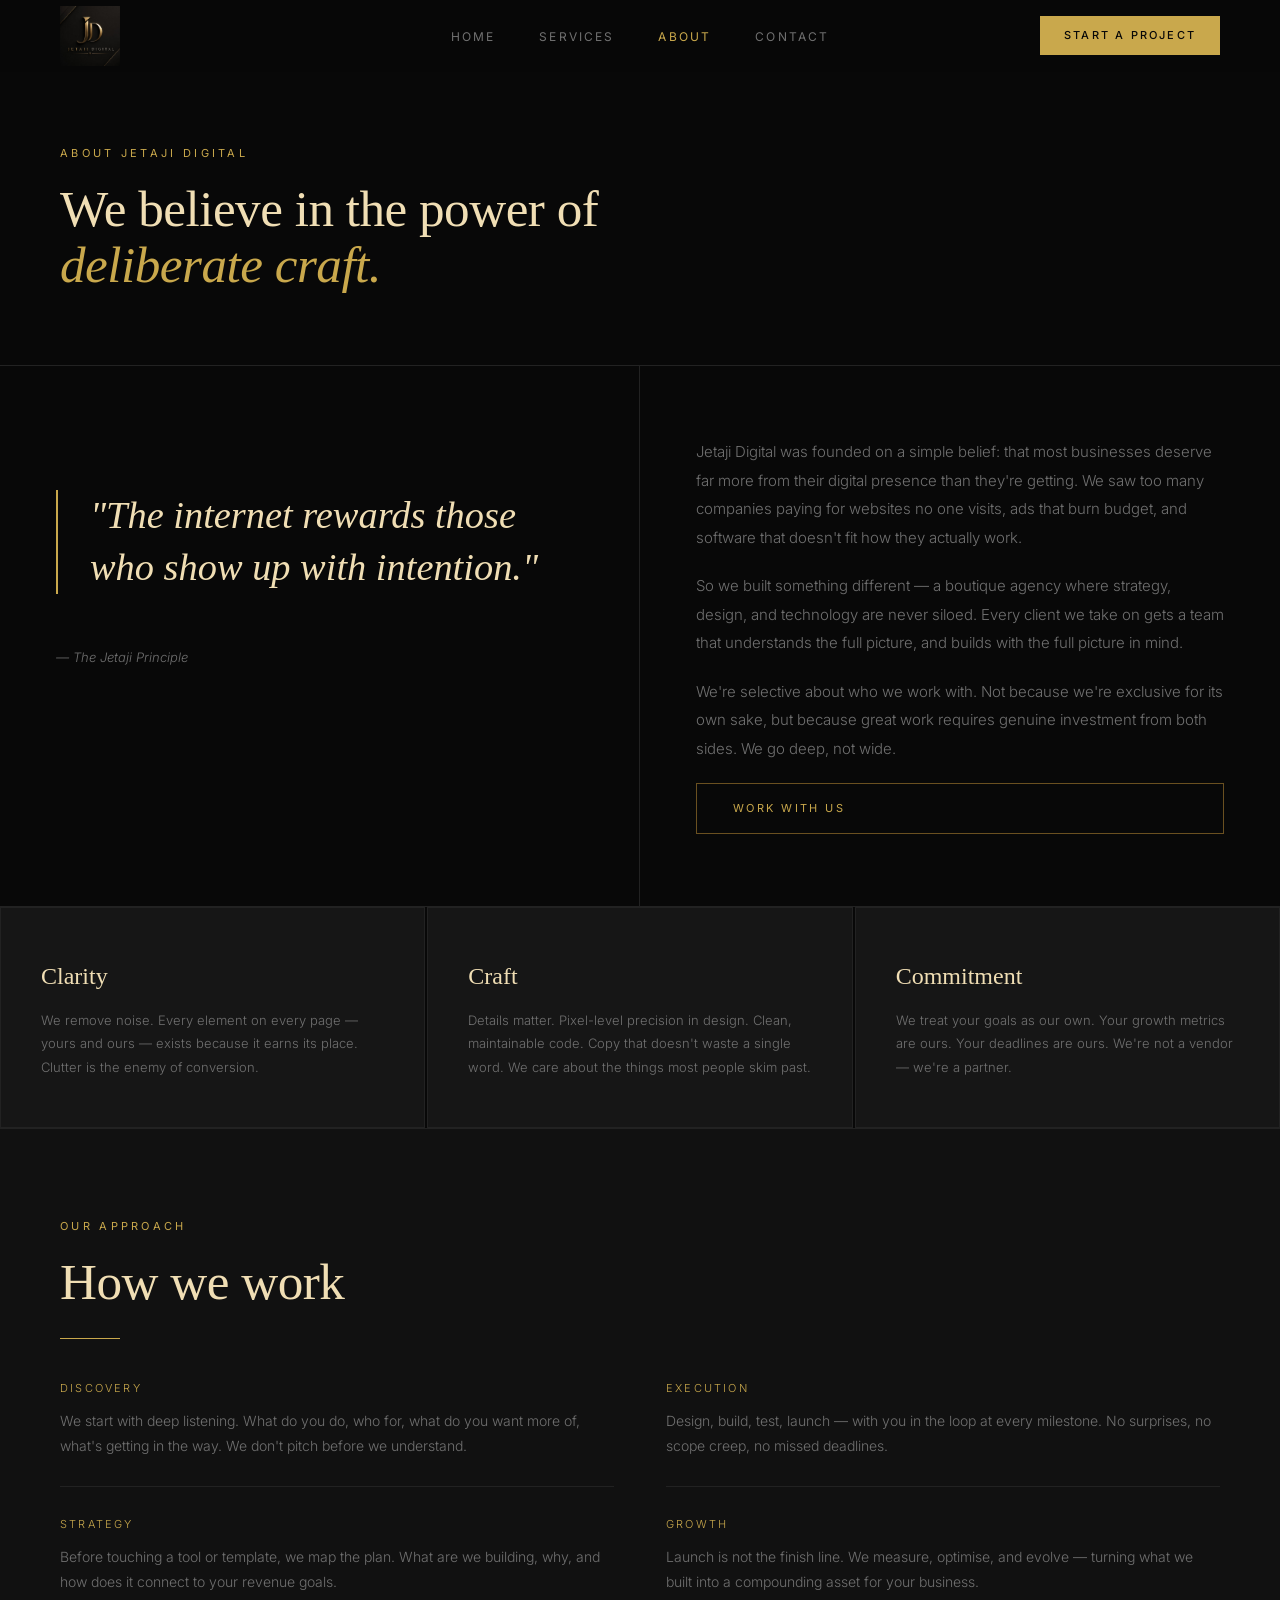
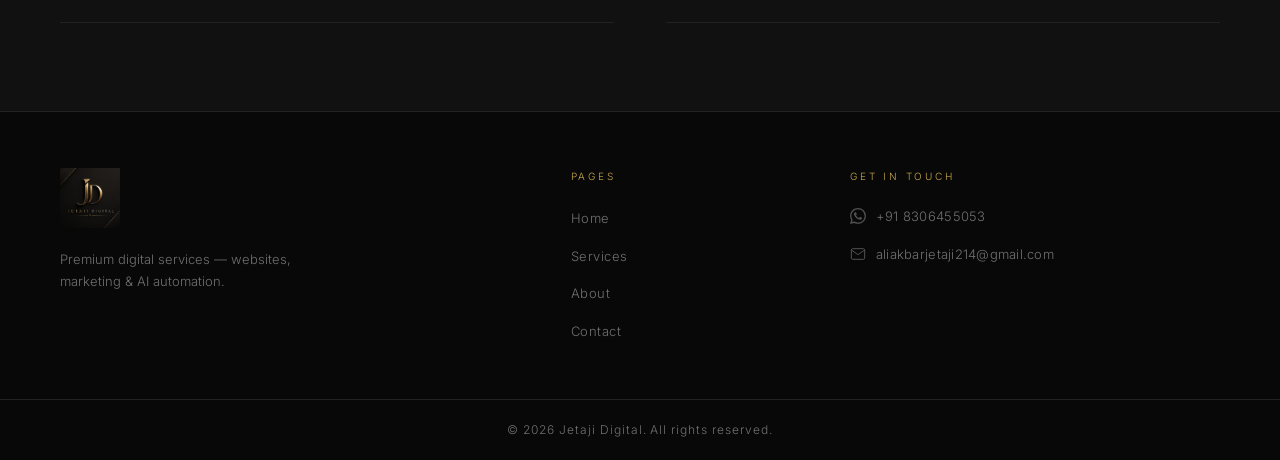
==== commit bb66f155: "Restore about.html content Restored the original content of the about.html file after it was removed" ====
--- a/about.html
+++ b/about.html
@@ -22,7 +22,7 @@
   <meta name="twitter:description" content="A boutique agency built on clarity, craft, and commitment — deliberate digital work over volume."/>
 
   <link rel="preconnect" href="https://fonts.googleapis.com"/>
-  <link rel="shortcut icon" href="Assets/JD-favicon.png" type="image/x-icon">
+  <link rel="shortcut icon" href="JD-favicon.png" type="image/x-icon">
   <link rel="preconnect" href="https://fonts.gstatic.com" crossorigin/>
   <link href="https://fonts.googleapis.com/css2?family=Cormorant+Garant:ital,wght@0,300;0,400;0,500;0,600;1,300;1,400&family=Inter:wght@300;400;500&display=swap" rel="stylesheet"/>
   <link rel="stylesheet" href="style.css"/>
@@ -43,7 +43,7 @@
 <body>
 
 <nav id="main-nav">
-  <img src="Assets/JD.jpeg" alt="logo" class="logo">
+  <img src="JD.jpeg" alt="logo" class="logo">
 
   <!-- Desktop & Tablet: centred nav links -->
   <ul class="nav-links" id="desktop-links">
@@ -148,7 +148,7 @@
   <footer>
     <div class="footer-top">
       <div class="footer-brand">
-        <img src="Assets/JD.jpeg" alt="logo" class="logo">
+        <img src="JD.jpeg" alt="logo" class="logo">
         <p class="footer-tagline">Premium digital services — websites, marketing & AI automation.</p>
       </div>
       <div class="footer-nav">
@@ -185,4 +185,4 @@
 
 <script src="script.js"></script>
 </body>
-</html>+</html>
